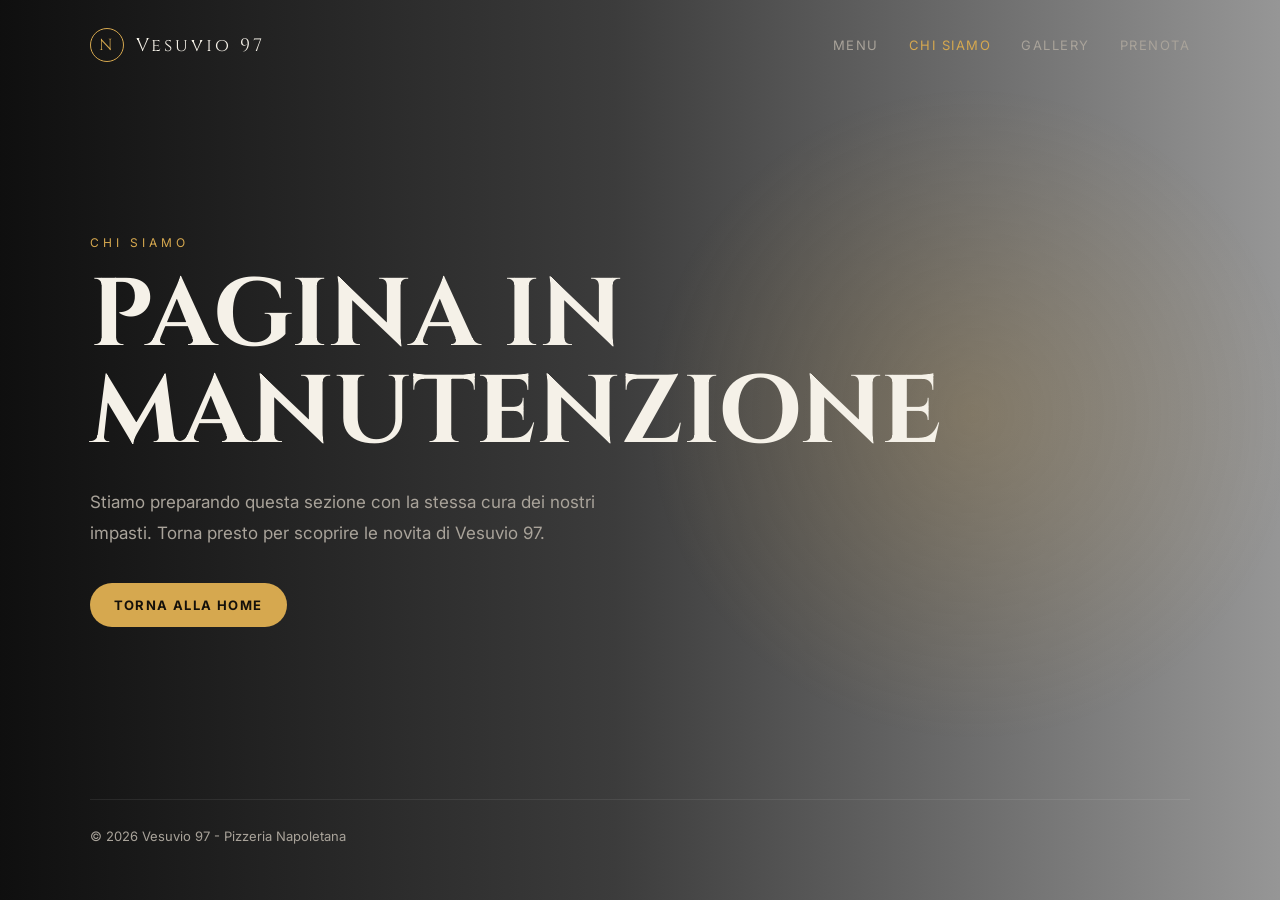
==== chi-siamo.html @ 9bad4bd2 "Add files via upload" ====
<!DOCTYPE html>
<html lang="it">
<head>
  <meta charset="UTF-8" />
  <meta name="viewport" content="width=device-width, initial-scale=1.0" />
  <title>Chi siamo | Vesuvio 97</title>
  <link rel="preconnect" href="https://fonts.googleapis.com">
  <link rel="preconnect" href="https://fonts.gstatic.com" crossorigin>
  <link href="https://fonts.googleapis.com/css2?family=Cinzel:wght@500;600;700&family=Inter:wght@300;400;500;600;700&display=swap" rel="stylesheet">
  <style>
    * {
      margin: 0;
      padding: 0;
      box-sizing: border-box;
    }

    :root {
      --bg: #050505;
      --gold: #d6a84f;
      --text: #f5f1e8;
      --muted: #a9a39a;
      --border: rgba(255, 255, 255, 0.08);
    }

    body {
      min-height: 100vh;
      font-family: 'Inter', sans-serif;
      background:
        linear-gradient(90deg, rgba(5,5,5,0.96) 0%, rgba(5,5,5,0.78) 48%, rgba(5,5,5,0.42) 100%),
        url('https://images.unsplash.com/photo-1555396273-367ea4eb4db5?auto=format&fit=crop&w=1800&q=80') center/cover no-repeat fixed;
      color: var(--text);
      overflow-x: hidden;
    }

    body::after {
      content: '';
      position: fixed;
      inset: 0;
      background: radial-gradient(circle at 76% 46%, rgba(214,168,79,0.2), transparent 30%);
      pointer-events: none;
    }

    a {
      color: inherit;
      text-decoration: none;
    }

    .page {
      position: relative;
      z-index: 1;
      min-height: 100vh;
      padding: 28px 7vw;
      display: flex;
      flex-direction: column;
    }

    nav {
      display: flex;
      align-items: center;
      justify-content: space-between;
      gap: 24px;
    }

    .logo {
      display: flex;
      align-items: center;
      gap: 12px;
      font-family: 'Cinzel', serif;
      letter-spacing: 3px;
      font-size: 18px;
    }

    .logo-mark {
      width: 34px;
      height: 34px;
      border: 1px solid var(--gold);
      border-radius: 50%;
      display: grid;
      place-items: center;
      color: var(--gold);
      font-size: 16px;
    }

    .nav-links {
      display: flex;
      align-items: center;
      gap: 30px;
      color: var(--muted);
      font-size: 13px;
      text-transform: uppercase;
      letter-spacing: 1.5px;
    }

    .nav-links a:hover,
    .nav-links .active {
      color: var(--gold);
    }

    main {
      flex: 1;
      display: grid;
      align-items: center;
      max-width: 760px;
      padding: 12vh 0;
      animation: fadeUp 1s ease forwards;
    }

    .eyebrow {
      color: var(--gold);
      text-transform: uppercase;
      letter-spacing: 4px;
      font-size: 12px;
      margin-bottom: 18px;
    }

    h1 {
      font-family: 'Cinzel', serif;
      font-size: clamp(34px, 8vw, 96px);
      line-height: 1.02;
      margin-bottom: 24px;
      overflow-wrap: break-word;
    }

    p {
      max-width: 560px;
      color: var(--muted);
      line-height: 1.8;
      font-size: 17px;
      margin-bottom: 34px;
    }

    .btn {
      display: inline-flex;
      width: fit-content;
      padding: 14px 24px;
      border-radius: 999px;
      background: var(--gold);
      color: #14100a;
      font-size: 13px;
      text-transform: uppercase;
      letter-spacing: 1.4px;
      font-weight: 700;
      transition: 0.3s ease;
    }

    .btn:hover {
      transform: translateY(-3px);
      box-shadow: 0 15px 40px rgba(214,168,79,0.25);
    }

    footer {
      padding: 28px 0;
      border-top: 1px solid var(--border);
      color: var(--muted);
      font-size: 13px;
    }

    @keyframes fadeUp {
      from {
        opacity: 0;
        transform: translateY(30px);
      }
      to {
        opacity: 1;
        transform: translateY(0);
      }
    }

    @media (max-width: 900px) {
      .nav-links {
        display: none;
      }

      .page {
        padding: 24px 6vw;
      }

      main {
        padding: 14vh 0 10vh;
      }
    }
  </style>
</head>
<body>
  <div class="page">
    <nav>
      <a href="index.html" class="logo">
        <span class="logo-mark">N</span>
        <span>Vesuvio 97</span>
      </a>
      <div class="nav-links">
        <a href="menu.html">Menu</a>
        <a class="active" href="chi-siamo.html">Chi siamo</a>
        <a href="gallery.html">Gallery</a>
        <a href="prenota.html">Prenota</a>
      </div>
    </nav>

    <main>
      <div>
        <div class="eyebrow">Chi siamo</div>
        <h1>PAGINA IN MANUTENZIONE</h1>
        <p>Stiamo preparando questa sezione con la stessa cura dei nostri impasti. Torna presto per scoprire le novita di Vesuvio 97.</p>
        <a class="btn" href="index.html">Torna alla home</a>
      </div>
    </main>

    <footer>&copy; 2026 Vesuvio 97 - Pizzeria Napoletana</footer>
  </div>
</body>
</html>
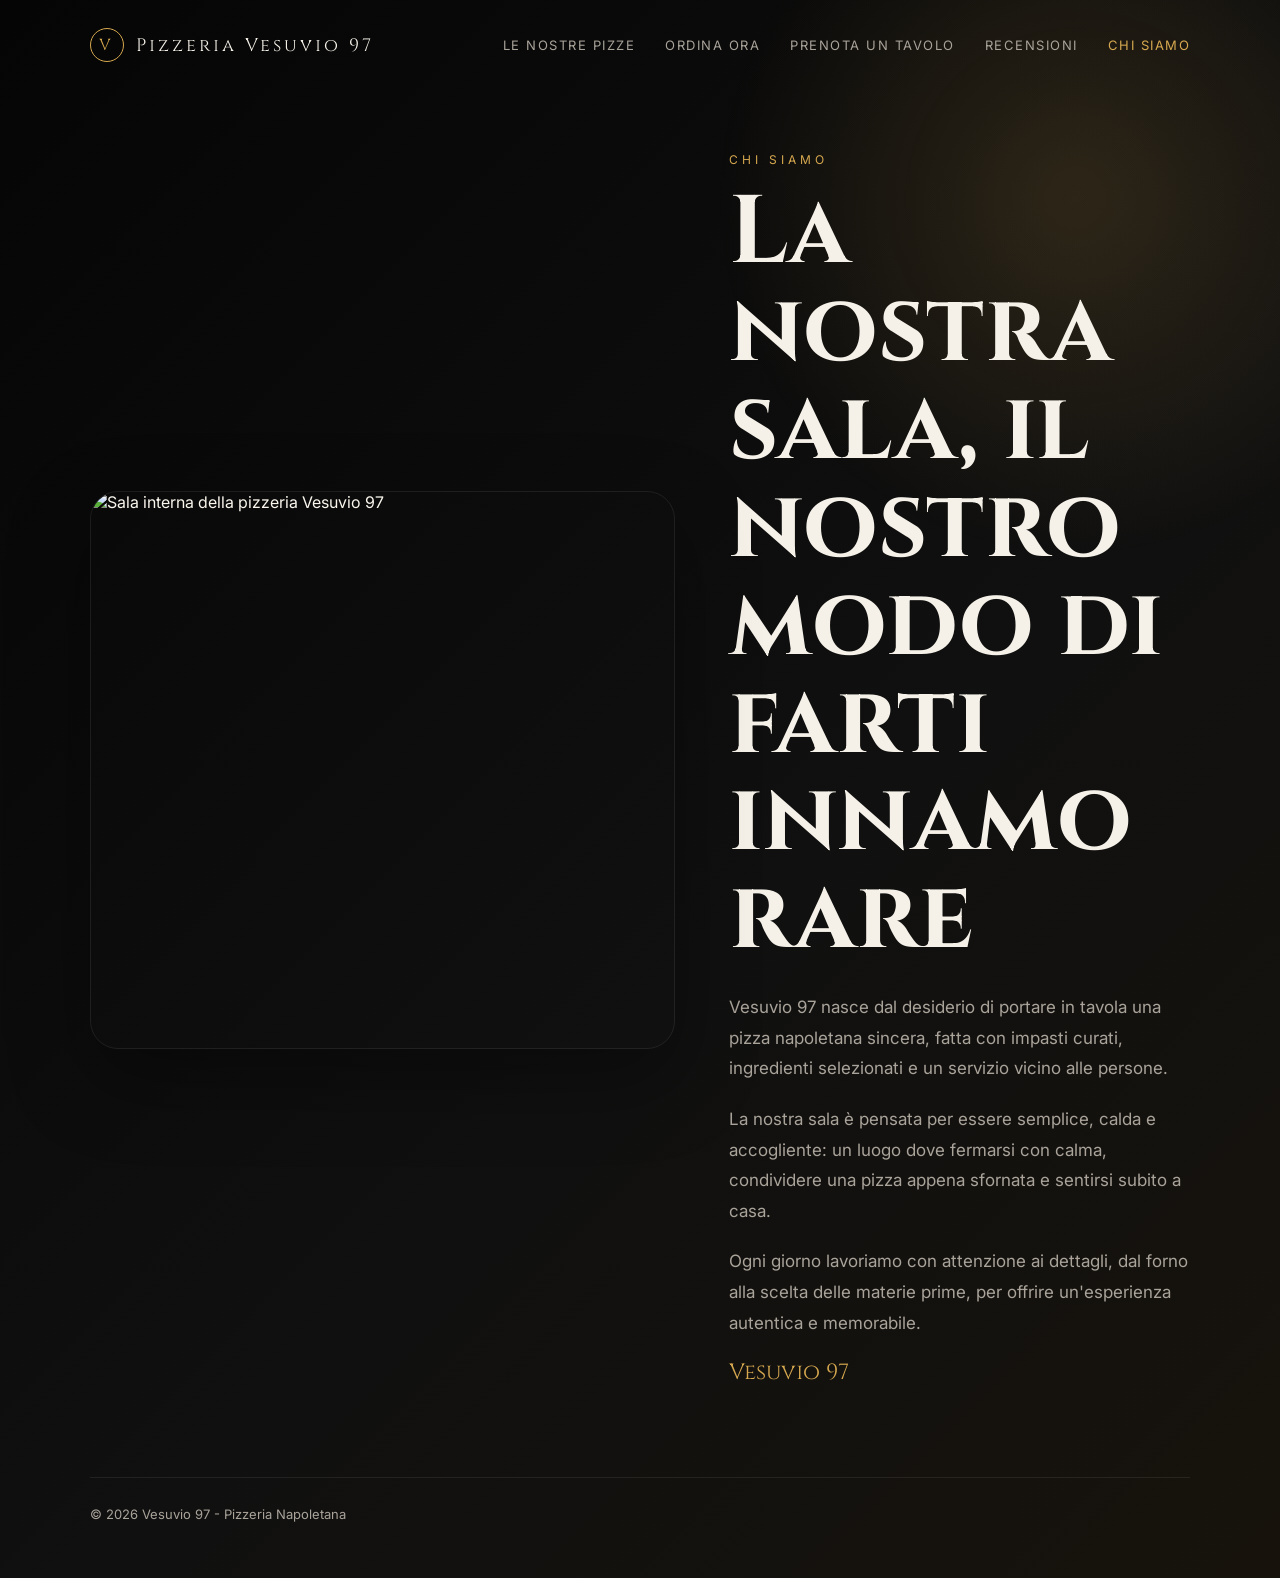
==== commit 41a203fd: "Add files via upload" ====
--- a/chi-siamo.html
+++ b/chi-siamo.html
@@ -16,6 +16,7 @@
 
     :root {
       --bg: #050505;
+      --bg-soft: #101010;
       --gold: #d6a84f;
       --text: #f5f1e8;
       --muted: #a9a39a;
@@ -25,9 +26,7 @@
     body {
       min-height: 100vh;
       font-family: 'Inter', sans-serif;
-      background:
-        linear-gradient(90deg, rgba(5,5,5,0.96) 0%, rgba(5,5,5,0.78) 48%, rgba(5,5,5,0.42) 100%),
-        url('https://images.unsplash.com/photo-1555396273-367ea4eb4db5?auto=format&fit=crop&w=1800&q=80') center/cover no-repeat fixed;
+      background: linear-gradient(135deg, #050505 0%, #101010 58%, #17130c 100%);
       color: var(--text);
       overflow-x: hidden;
     }
@@ -36,7 +35,7 @@
       content: '';
       position: fixed;
       inset: 0;
-      background: radial-gradient(circle at 76% 46%, rgba(214,168,79,0.2), transparent 30%);
+      background: radial-gradient(circle at 84% 22%, rgba(214,168,79,0.16), transparent 28%);
       pointer-events: none;
     }
 
@@ -100,9 +99,35 @@
       flex: 1;
       display: grid;
       align-items: center;
-      max-width: 760px;
-      padding: 12vh 0;
+      padding: 10vh 0;
       animation: fadeUp 1s ease forwards;
+    }
+
+    .about-section {
+      display: grid;
+      grid-template-columns: minmax(280px, 0.95fr) minmax(280px, 0.75fr);
+      gap: 54px;
+      align-items: center;
+    }
+
+    .about-photo {
+      position: relative;
+    }
+
+    .about-photo img {
+      width: 100%;
+      height: min(62vh, 620px);
+      min-height: 380px;
+      object-fit: cover;
+      border-radius: 28px;
+      border: 1px solid var(--border);
+      display: block;
+      filter: saturate(0.95) contrast(1.05);
+      box-shadow: 0 30px 80px rgba(0, 0, 0, 0.35);
+    }
+
+    .about-copy {
+      max-width: 620px;
     }
 
     .eyebrow {
@@ -126,26 +151,14 @@
       color: var(--muted);
       line-height: 1.8;
       font-size: 17px;
-      margin-bottom: 34px;
-    }
-
-    .btn {
-      display: inline-flex;
-      width: fit-content;
-      padding: 14px 24px;
-      border-radius: 999px;
-      background: var(--gold);
-      color: #14100a;
-      font-size: 13px;
-      text-transform: uppercase;
-      letter-spacing: 1.4px;
-      font-weight: 700;
-      transition: 0.3s ease;
-    }
-
-    .btn:hover {
-      transform: translateY(-3px);
-      box-shadow: 0 15px 40px rgba(214,168,79,0.25);
+      margin-bottom: 20px;
+    }
+
+    .signature {
+      color: var(--gold);
+      font-family: 'Cinzel', serif;
+      font-size: 22px;
+      margin-top: 14px;
     }
 
     footer {
@@ -176,7 +189,17 @@
       }
 
       main {
-        padding: 14vh 0 10vh;
+        padding: 10vh 0 8vh;
+      }
+
+      .about-section {
+        grid-template-columns: 1fr;
+        gap: 34px;
+      }
+
+      .about-photo img {
+        height: 360px;
+        min-height: 0;
       }
     }
   </style>
@@ -185,24 +208,33 @@
   <div class="page">
     <nav>
       <a href="index.html" class="logo">
-        <span class="logo-mark">N</span>
-        <span>Vesuvio 97</span>
+        <span class="logo-mark">V</span>
+        <span>Pizzeria Vesuvio 97</span>
       </a>
       <div class="nav-links">
-        <a href="menu.html">Menu</a>
-        <a class="active" href="chi-siamo.html">Chi siamo</a>
-        <a href="gallery.html">Gallery</a>
-        <a href="prenota.html">Prenota</a>
+        <a href="le-nostre-pizze.html">Le nostre pizze</a>
+        <a href="ordina-ora.html">Ordina Ora</a>
+        <a href="prenota-un-tavolo.html">Prenota un tavolo</a>
+        <a href="recensioni.html">Recensioni</a> 
+        <a href="chi-siamo.html" class="active">Chi siamo</a>
       </div>
     </nav>
 
     <main>
-      <div>
-        <div class="eyebrow">Chi siamo</div>
-        <h1>PAGINA IN MANUTENZIONE</h1>
-        <p>Stiamo preparando questa sezione con la stessa cura dei nostri impasti. Torna presto per scoprire le novita di Vesuvio 97.</p>
-        <a class="btn" href="index.html">Torna alla home</a>
-      </div>
+      <section class="about-section">
+        <div class="about-photo">
+          <img src="https://images.unsplash.com/photo-1555396273-367ea4eb4db5?auto=format&fit=crop&w=1200&q=80" alt="Sala interna della pizzeria Vesuvio 97">
+        </div>
+
+        <div class="about-copy">
+          <div class="eyebrow">Chi siamo</div>
+          <h1>La nostra sala, il nostro modo di farti innamorare</h1>
+          <p>Vesuvio 97 nasce dal desiderio di portare in tavola una pizza napoletana sincera, fatta con impasti curati, ingredienti selezionati e un servizio vicino alle persone.</p>
+          <p>La nostra sala &egrave; pensata per essere semplice, calda e accogliente: un luogo dove fermarsi con calma, condividere una pizza appena sfornata e sentirsi subito a casa.</p>
+          <p>Ogni giorno lavoriamo con attenzione ai dettagli, dal forno alla scelta delle materie prime, per offrire un'esperienza autentica e memorabile.</p>
+          <div class="signature">Vesuvio 97</div>
+        </div>
+      </section>
     </main>
 
     <footer>&copy; 2026 Vesuvio 97 - Pizzeria Napoletana</footer>
